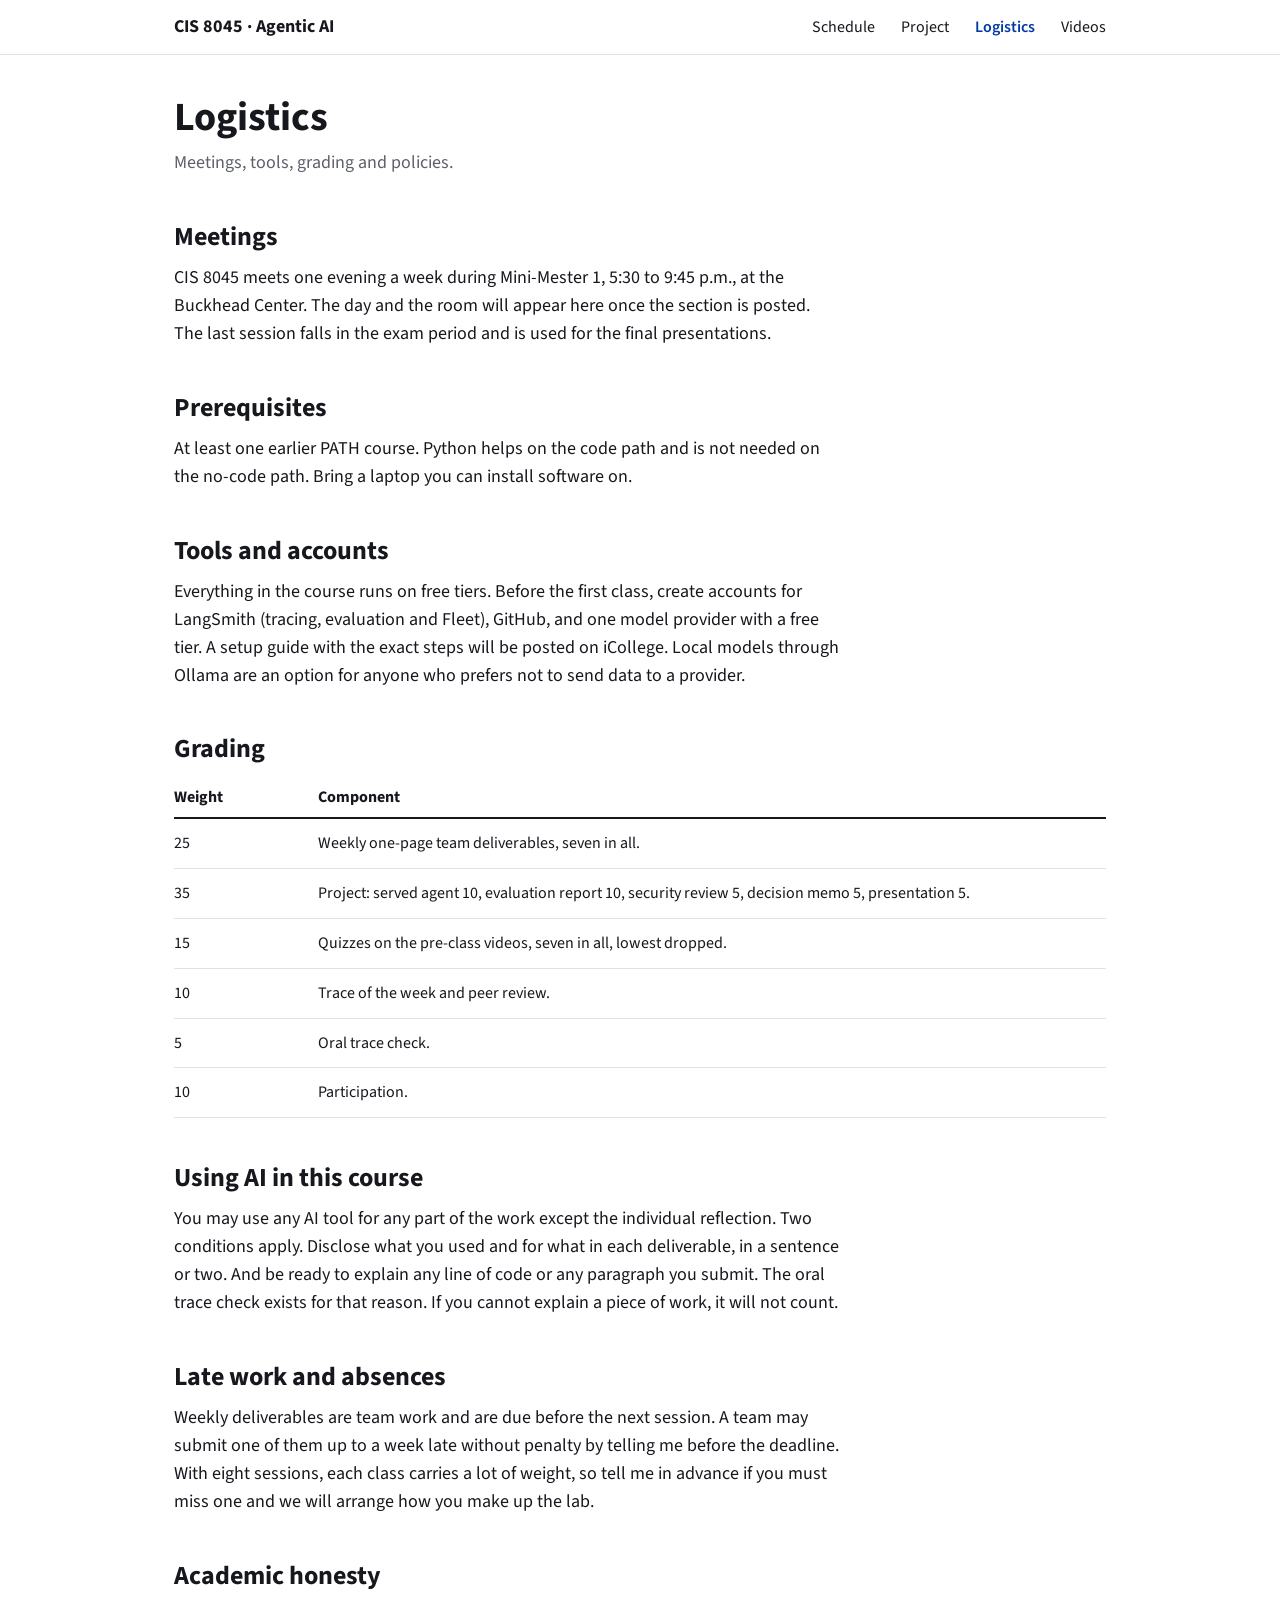
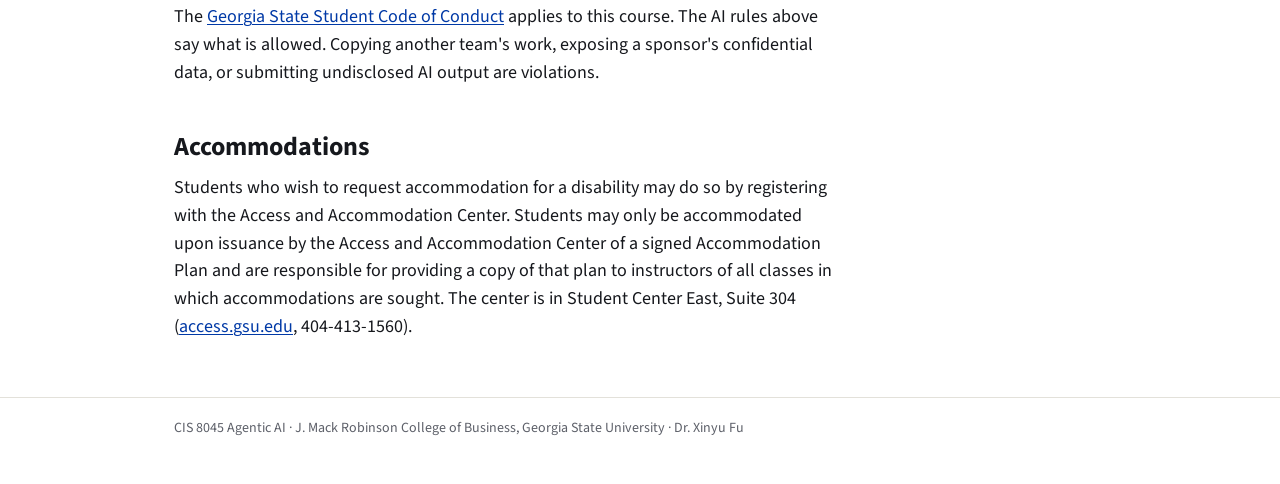
==== logistics.html @ e8a6ac90 "CIS 8045 Agentic AI course site: schedule, project, logistics, 21 pre-class videos" ====
<!doctype html>
<html lang="en">
<head>
<meta charset="utf-8">
<meta name="viewport" content="width=device-width, initial-scale=1">
<title>Logistics · CIS 8045</title>
<link rel="stylesheet" href="assets/site.css">
</head>
<body>
<nav class="top"><div class="wrap"><a class="brand" href="index.html">CIS 8045 · Agentic AI</a><a href="index.html#schedule">Schedule</a><a href="project.html">Project</a><a class="here" href="logistics.html">Logistics</a><a href="videos.html">Videos</a></div></nav>
<main class="wrap">
<h1>Logistics</h1>
<p class="meta">Meetings, tools, grading and policies.</p>

<h2>Meetings</h2>
<p>CIS 8045 meets one evening a week during Mini-Mester 1, 5:30 to 9:45 p.m., at the Buckhead Center. The day and the room will appear here once the section is posted. The last session falls in the exam period and is used for the final presentations.</p>

<h2>Prerequisites</h2>
<p>At least one earlier PATH course. Python helps on the code path and is not needed on the no-code path. Bring a laptop you can install software on.</p>

<h2>Tools and accounts</h2>
<p>Everything in the course runs on free tiers. Before the first class, create accounts for LangSmith (tracing, evaluation and Fleet), GitHub, and one model provider with a free tier. A setup guide with the exact steps will be posted on iCollege. Local models through Ollama are an option for anyone who prefers not to send data to a provider.</p>

<h2>Grading</h2>
<table class="plain">
<thead><tr><th>Weight</th><th>Component</th></tr></thead>
<tbody>
<tr><td>25</td><td>Weekly one-page team deliverables, seven in all.</td></tr>
<tr><td>35</td><td>Project: served agent 10, evaluation report 10, security review 5, decision memo 5, presentation 5.</td></tr>
<tr><td>15</td><td>Quizzes on the pre-class videos, seven in all, lowest dropped.</td></tr>
<tr><td>10</td><td>Trace of the week and peer review.</td></tr>
<tr><td>5</td><td>Oral trace check.</td></tr>
<tr><td>10</td><td>Participation.</td></tr>
</tbody>
</table>

<h2>Using AI in this course</h2>
<p>You may use any AI tool for any part of the work except the individual reflection. Two conditions apply. Disclose what you used and for what in each deliverable, in a sentence or two. And be ready to explain any line of code or any paragraph you submit. The oral trace check exists for that reason. If you cannot explain a piece of work, it will not count.</p>

<h2>Late work and absences</h2>
<p>Weekly deliverables are team work and are due before the next session. A team may submit one of them up to a week late without penalty by telling me before the deadline. With eight sessions, each class carries a lot of weight, so tell me in advance if you must miss one and we will arrange how you make up the lab.</p>

<h2>Academic honesty</h2>
<p>The <a href="https://codeofconduct.gsu.edu/">Georgia State Student Code of Conduct</a> applies to this course. The AI rules above say what is allowed. Copying another team's work, exposing a sponsor's confidential data, or submitting undisclosed AI output are violations.</p>

<h2>Accommodations</h2>
<p>Students who wish to request accommodation for a disability may do so by registering with the Access and Accommodation Center. Students may only be accommodated upon issuance by the Access and Accommodation Center of a signed Accommodation Plan and are responsible for providing a copy of that plan to instructors of all classes in which accommodations are sought. The center is in Student Center East, Suite 304 (<a href="https://access.gsu.edu/">access.gsu.edu</a>, 404-413-1560).</p>
</main>
<footer><div class="wrap">CIS 8045 Agentic AI · J. Mack Robinson College of Business, Georgia State University · Dr. Xinyu Fu</div></footer>
</body>
</html>
---- assets/site.css ----
@import url('https://fonts.googleapis.com/css2?family=Source+Sans+3:ital,wght@0,400;0,600;0,700;1,400&display=swap');
/* CIS 8045 site. Four text sizes: 14 (notes), 16 (tables, nav), 18 (body), headings. 14px is the floor. */
:root{--ink:#16181d;--muted:#5d6069;--line:#e3e1da;--blue:#0039a6;--fs-xs:14px;--fs-s:16px;--fs-m:18px;--max:980px}
*{box-sizing:border-box}
html{scroll-behavior:smooth}
body{margin:0;background:#fff;color:var(--ink);font-family:'Source Sans 3',-apple-system,BlinkMacSystemFont,'Segoe UI',sans-serif;font-size:var(--fs-m);line-height:1.55}
.wrap{max-width:var(--max);margin:0 auto;padding:0 24px}
nav.top{border-bottom:1px solid var(--line)}
nav.top .wrap{display:flex;align-items:center;flex-wrap:wrap;gap:8px 26px;min-height:54px;padding-top:10px;padding-bottom:10px}
nav.top a{color:var(--ink);text-decoration:none;font-size:var(--fs-s)}
nav.top a.brand{font-weight:700;font-size:var(--fs-m);margin-right:auto}
nav.top a.here{color:var(--blue);font-weight:600}
main{padding-bottom:24px}
h1{font-size:clamp(30px,4vw,40px);font-weight:700;line-height:1.15;margin:40px 0 8px}
.meta{color:var(--muted);margin:0 0 32px}
h2{font-size:26px;font-weight:700;line-height:1.2;margin:44px 0 12px}
h3{font-size:20px;font-weight:600;margin:28px 0 8px}
p,li,dd{max-width:74ch}
p{margin:0 0 14px}
ol,ul{margin:0 0 14px;padding-left:1.3em}
li{margin:0 0 6px}
a{color:var(--blue);text-decoration:underline;text-decoration-thickness:1px;text-underline-offset:2px}
a:hover{text-decoration-thickness:2px}
dl.how dt{font-weight:700;margin-top:14px}
dl.how dd{margin:4px 0 0}
table{border-collapse:collapse;width:100%;font-size:var(--fs-s);margin:12px 0 20px}
th{text-align:left;font-weight:700;border-bottom:2px solid var(--ink);padding:8px 10px 8px 0;vertical-align:bottom}
td{border-bottom:1px solid var(--line);padding:12px 10px 12px 0;vertical-align:top}
table.plain td:first-child,table.plain th:first-child{width:9em}
.sched td.wk{width:4.5em;color:var(--muted)}
.sched td.theme{font-weight:700;width:12em}
.sched td p{margin:0 0 6px;max-width:none}
video{display:block;width:100%;max-width:960px;aspect-ratio:16/9;background:#000;margin:8px 0 10px}
details{margin:0 0 22px;max-width:74ch}
summary{cursor:pointer;color:var(--blue);font-size:var(--fs-s)}
details p{font-size:var(--fs-s);margin:10px 0}
.soon{color:var(--muted);font-size:var(--fs-s);margin:0 0 18px}
footer{border-top:1px solid var(--line);margin-top:56px;padding:20px 0 44px;color:var(--muted);font-size:var(--fs-xs)}
@media (max-width:760px){
  nav.top a.brand{flex-basis:100%}
  nav.top .wrap{gap:6px 20px}
  .sched thead{display:none}
  .sched tr{display:block;border-bottom:1px solid var(--line);padding:14px 0}
  .sched td,.sched td.wk,.sched td.theme{display:block;border:0;padding:3px 0;width:auto}
  .sched td::before{content:attr(data-l);display:block;color:var(--muted);font-size:var(--fs-xs);font-weight:600}
  .sched td.wk{display:none}
  .sched td.theme::before{content:"Week " attr(data-w)}
}
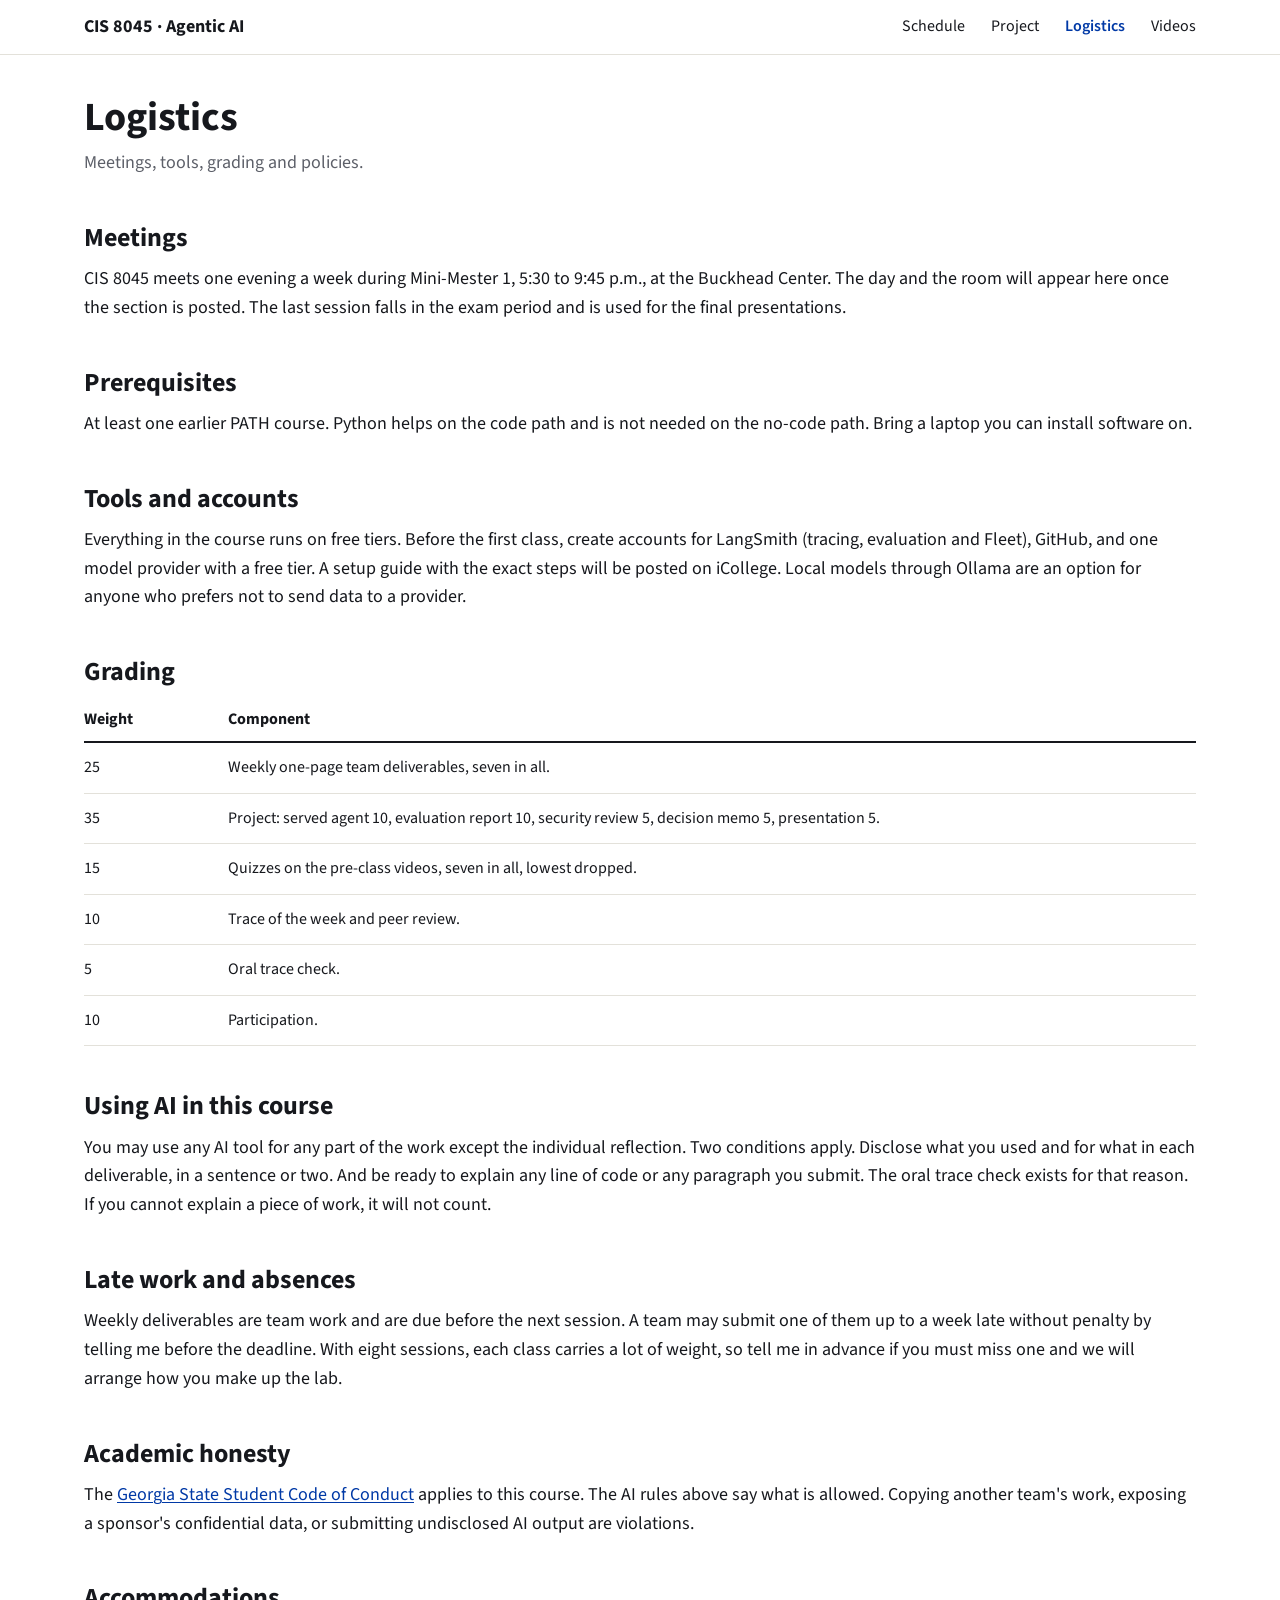
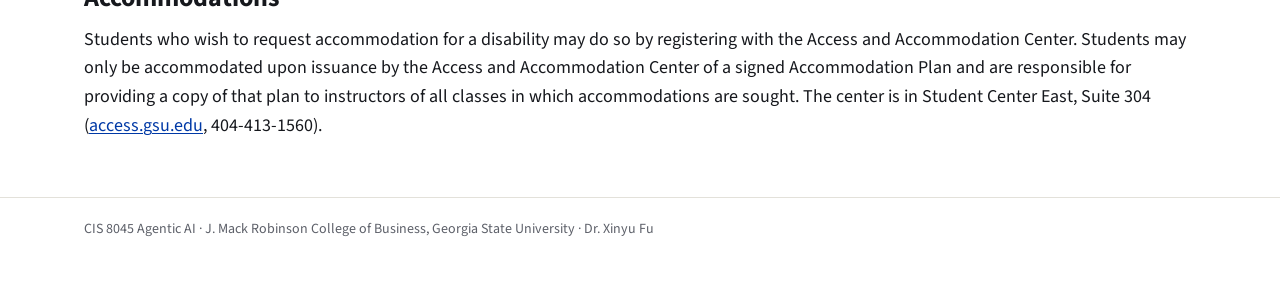
==== commit 7cddc1e2: "Link each pre-class video from the schedule and land anchor links on the heading The Before class co" ====
--- a/logistics.html
+++ b/logistics.html
@@ -5,6 +5,7 @@
 <meta name="viewport" content="width=device-width, initial-scale=1">
 <title>Logistics · CIS 8045</title>
 <link rel="stylesheet" href="assets/site.css">
+<script src="assets/anchor.js" defer></script>
 </head>
 <body>
 <nav class="top"><div class="wrap"><a class="brand" href="index.html">CIS 8045 · Agentic AI</a><a href="index.html#schedule">Schedule</a><a href="project.html">Project</a><a class="here" href="logistics.html">Logistics</a><a href="videos.html">Videos</a></div></nav>
@@ -12,16 +13,16 @@
 <h1>Logistics</h1>
 <p class="meta">Meetings, tools, grading and policies.</p>
 
-<h2>Meetings</h2>
+<h2 id="meetings">Meetings</h2>
 <p>CIS 8045 meets one evening a week during Mini-Mester 1, 5:30 to 9:45 p.m., at the Buckhead Center. The day and the room will appear here once the section is posted. The last session falls in the exam period and is used for the final presentations.</p>
 
-<h2>Prerequisites</h2>
+<h2 id="prerequisites">Prerequisites</h2>
 <p>At least one earlier PATH course. Python helps on the code path and is not needed on the no-code path. Bring a laptop you can install software on.</p>
 
-<h2>Tools and accounts</h2>
+<h2 id="tools">Tools and accounts</h2>
 <p>Everything in the course runs on free tiers. Before the first class, create accounts for LangSmith (tracing, evaluation and Fleet), GitHub, and one model provider with a free tier. A setup guide with the exact steps will be posted on iCollege. Local models through Ollama are an option for anyone who prefers not to send data to a provider.</p>
 
-<h2>Grading</h2>
+<h2 id="grading">Grading</h2>
 <table class="plain">
 <thead><tr><th>Weight</th><th>Component</th></tr></thead>
 <tbody>
@@ -34,16 +35,16 @@
 </tbody>
 </table>
 
-<h2>Using AI in this course</h2>
+<h2 id="ai">Using AI in this course</h2>
 <p>You may use any AI tool for any part of the work except the individual reflection. Two conditions apply. Disclose what you used and for what in each deliverable, in a sentence or two. And be ready to explain any line of code or any paragraph you submit. The oral trace check exists for that reason. If you cannot explain a piece of work, it will not count.</p>
 
-<h2>Late work and absences</h2>
+<h2 id="late">Late work and absences</h2>
 <p>Weekly deliverables are team work and are due before the next session. A team may submit one of them up to a week late without penalty by telling me before the deadline. With eight sessions, each class carries a lot of weight, so tell me in advance if you must miss one and we will arrange how you make up the lab.</p>
 
-<h2>Academic honesty</h2>
+<h2 id="honesty">Academic honesty</h2>
 <p>The <a href="https://codeofconduct.gsu.edu/">Georgia State Student Code of Conduct</a> applies to this course. The AI rules above say what is allowed. Copying another team's work, exposing a sponsor's confidential data, or submitting undisclosed AI output are violations.</p>
 
-<h2>Accommodations</h2>
+<h2 id="accommodations">Accommodations</h2>
 <p>Students who wish to request accommodation for a disability may do so by registering with the Access and Accommodation Center. Students may only be accommodated upon issuance by the Access and Accommodation Center of a signed Accommodation Plan and are responsible for providing a copy of that plan to instructors of all classes in which accommodations are sought. The center is in Student Center East, Suite 304 (<a href="https://access.gsu.edu/">access.gsu.edu</a>, 404-413-1560).</p>
 </main>
 <footer><div class="wrap">CIS 8045 Agentic AI · J. Mack Robinson College of Business, Georgia State University · Dr. Xinyu Fu</div></footer>
--- a/assets/site.css
+++ b/assets/site.css
@@ -1,9 +1,10 @@
 @import url('https://fonts.googleapis.com/css2?family=Source+Sans+3:ital,wght@0,400;0,600;0,700;1,400&display=swap');
-/* CIS 8045 site. Four text sizes: 14 (notes), 16 (tables, nav), 18 (body), headings. 14px is the floor. */
-:root{--ink:#16181d;--muted:#5d6069;--line:#e3e1da;--blue:#0039a6;--fs-xs:14px;--fs-s:16px;--fs-m:18px;--max:980px}
+/* CIS 8045 site. Four text sizes: 14 (notes), 16 (tables, nav), 18 (body), headings. 14px is the floor. One 1160px column, the same width as the CIS 4394 site; text, tables and figures all run the full column. */
+:root{--ink:#16181d;--muted:#5d6069;--line:#e3e1da;--blue:#0039a6;--fs-xs:14px;--fs-s:16px;--fs-m:18px;--max:1160px}
 *{box-sizing:border-box}
 html{scroll-behavior:smooth}
-body{margin:0;background:#fff;color:var(--ink);font-family:'Source Sans 3',-apple-system,BlinkMacSystemFont,'Segoe UI',sans-serif;font-size:var(--fs-m);line-height:1.55}
+h2[id],h3[id]{scroll-margin-top:16px}
+body{margin:0;background:#fff;color:var(--ink);font-family:'Source Sans 3',-apple-system,BlinkMacSystemFont,'Segoe UI',sans-serif;font-size:var(--fs-m);line-height:1.6}
 .wrap{max-width:var(--max);margin:0 auto;padding:0 24px}
 nav.top{border-bottom:1px solid var(--line)}
 nav.top .wrap{display:flex;align-items:center;flex-wrap:wrap;gap:8px 26px;min-height:54px;padding-top:10px;padding-bottom:10px}
@@ -15,7 +16,6 @@
 .meta{color:var(--muted);margin:0 0 32px}
 h2{font-size:26px;font-weight:700;line-height:1.2;margin:44px 0 12px}
 h3{font-size:20px;font-weight:600;margin:28px 0 8px}
-p,li,dd{max-width:74ch}
 p{margin:0 0 14px}
 ol,ul{margin:0 0 14px;padding-left:1.3em}
 li{margin:0 0 6px}
@@ -30,8 +30,8 @@
 .sched td.wk{width:4.5em;color:var(--muted)}
 .sched td.theme{font-weight:700;width:12em}
 .sched td p{margin:0 0 6px;max-width:none}
-video{display:block;width:100%;max-width:960px;aspect-ratio:16/9;background:#000;margin:8px 0 10px}
-details{margin:0 0 22px;max-width:74ch}
+video{display:block;width:100%;aspect-ratio:16/9;background:#000;margin:8px 0 10px}
+details{margin:0 0 22px}
 summary{cursor:pointer;color:var(--blue);font-size:var(--fs-s)}
 details p{font-size:var(--fs-s);margin:10px 0}
 .soon{color:var(--muted);font-size:var(--fs-s);margin:0 0 18px}
@@ -46,3 +46,15 @@
   .sched td.wk{display:none}
   .sched td.theme::before{content:"Week " attr(data-w)}
 }
+/* Session pages (week1.html to week8.html). Same four sizes; figures and the run-of-show table are the only additions. */
+figure{margin:18px 0 28px}
+figure img{display:block;width:100%;height:auto;border:1px solid var(--line)}
+figure svg{display:block;width:100%;height:auto}
+figcaption{font-size:var(--fs-xs);color:var(--muted);margin-top:8px}
+table.run td:first-child{width:6.5em;color:var(--muted);white-space:nowrap}
+table.run td{font-size:var(--fs-m)}
+.paths{display:grid;grid-template-columns:1fr 1fr;gap:8px 32px}
+.paths h3{margin-top:10px}
+.pager{display:flex;justify-content:space-between;gap:16px;border-top:1px solid var(--line);margin-top:48px;padding-top:16px;font-size:var(--fs-s)}
+.pager a:last-child{text-align:right}
+@media (max-width:760px){.paths{grid-template-columns:1fr}}
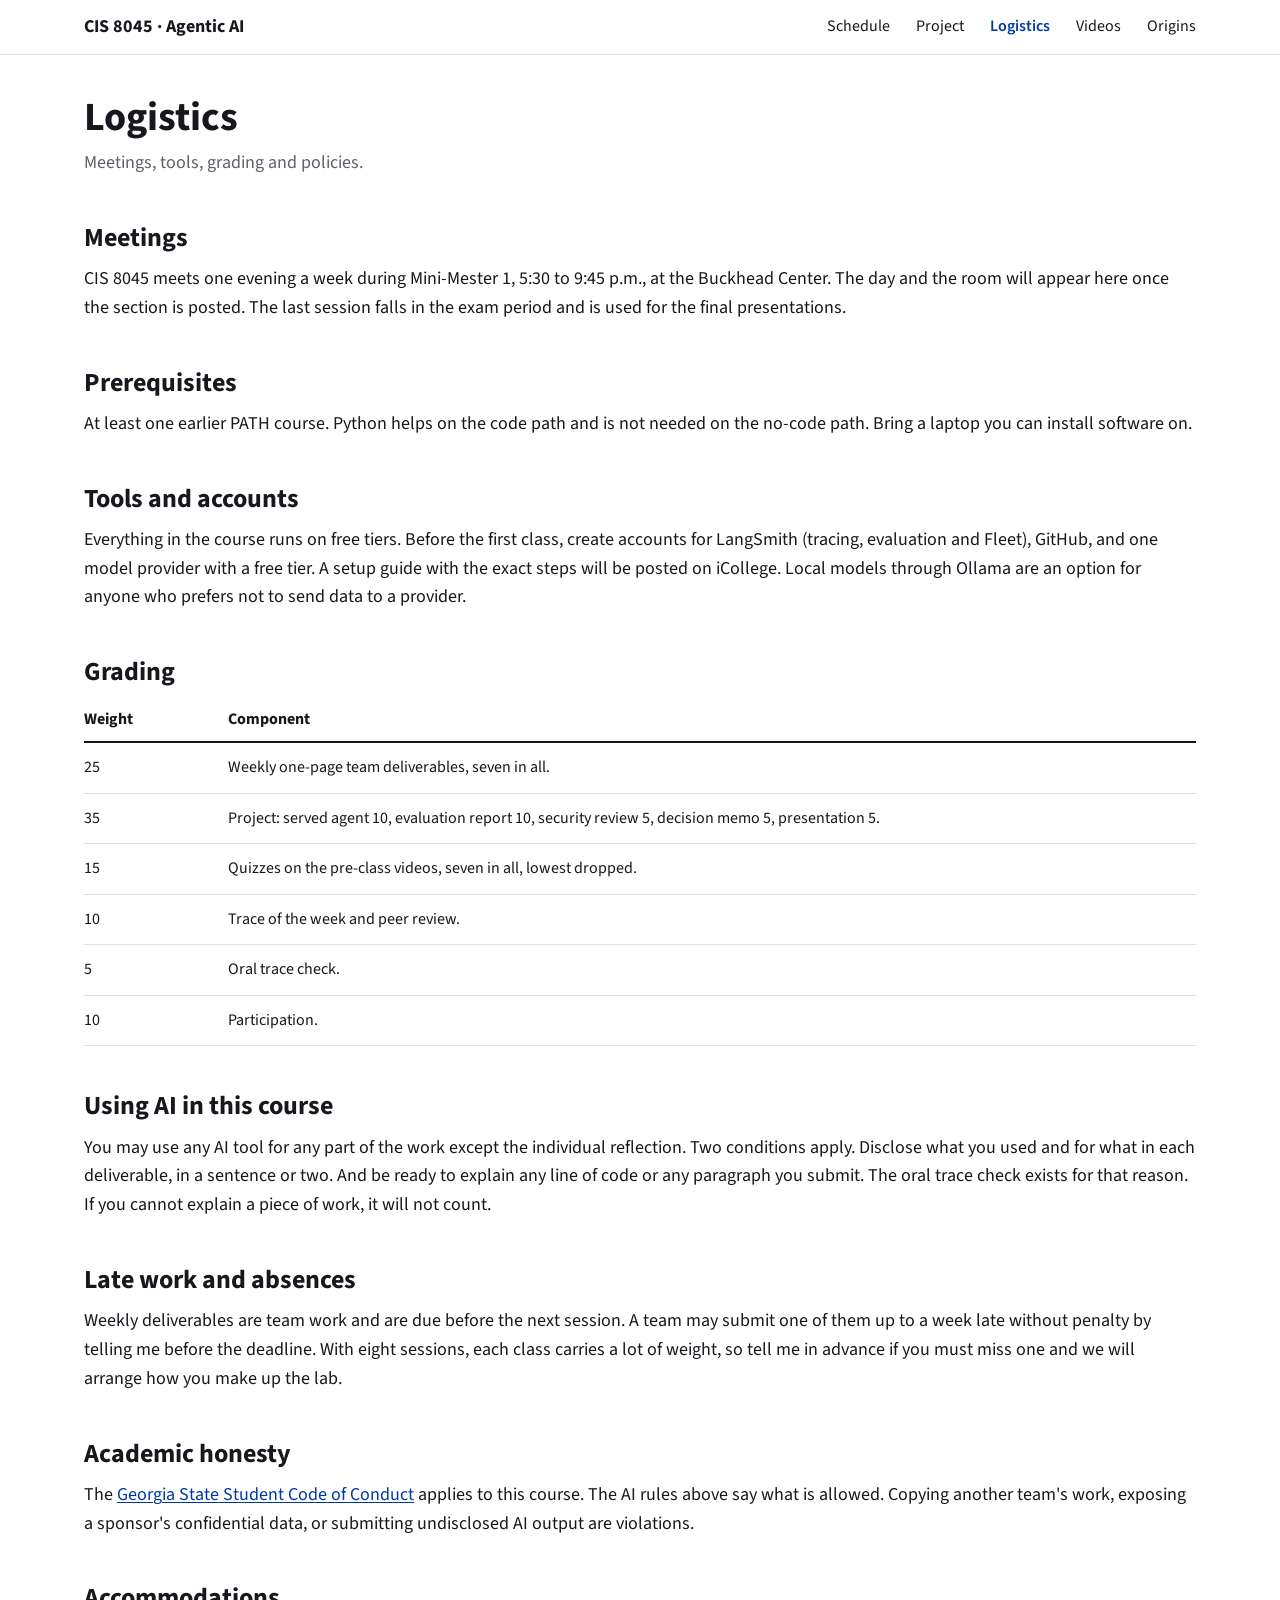
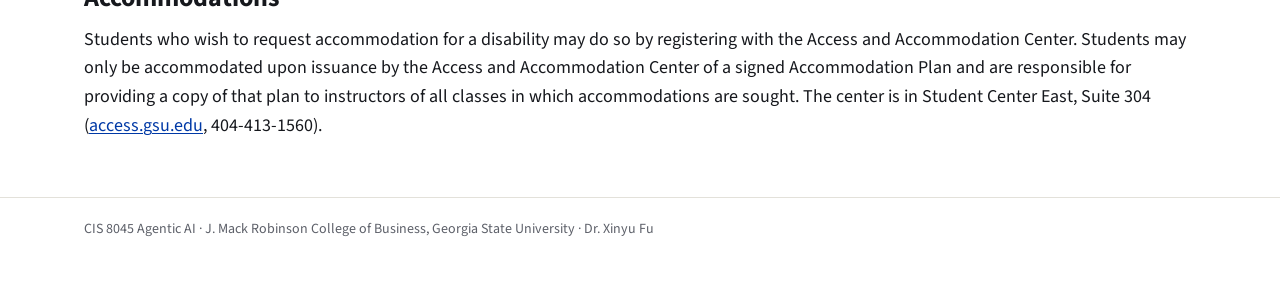
==== commit 6e4cf55b: "Add the Origins page on the history of the word agentic AI and link it from every page" ====
--- a/logistics.html
+++ b/logistics.html
@@ -8,7 +8,7 @@
 <script src="assets/anchor.js" defer></script>
 </head>
 <body>
-<nav class="top"><div class="wrap"><a class="brand" href="index.html">CIS 8045 · Agentic AI</a><a href="index.html#schedule">Schedule</a><a href="project.html">Project</a><a class="here" href="logistics.html">Logistics</a><a href="videos.html">Videos</a></div></nav>
+<nav class="top"><div class="wrap"><a class="brand" href="index.html">CIS 8045 · Agentic AI</a><a href="index.html#schedule">Schedule</a><a href="project.html">Project</a><a class="here" href="logistics.html">Logistics</a><a href="videos.html">Videos</a><a href="origins.html">Origins</a></div></nav>
 <main class="wrap">
 <h1>Logistics</h1>
 <p class="meta">Meetings, tools, grading and policies.</p>
--- a/assets/site.css
+++ b/assets/site.css
@@ -28,7 +28,14 @@
 td{border-bottom:1px solid var(--line);padding:12px 10px 12px 0;vertical-align:top}
 table.plain td:first-child,table.plain th:first-child{width:9em}
 .sched td.wk{width:4.5em;color:var(--muted)}
-.sched td.theme{font-weight:700;width:12em}
+.sched td.theme{width:31%}
+.sched td.theme>a{font-weight:700}
+.sched td:nth-child(3){width:22%}
+.sched td:nth-child(4){width:27%}
+.sched ul{margin:6px 0 0;padding-left:1.05em}
+.sched td>ul:first-child{margin-top:0}
+.sched li{margin:0 0 4px}
+.sched td.theme ul{margin-top:8px}
 .sched td p{margin:0 0 6px;max-width:none}
 video{display:block;width:100%;aspect-ratio:16/9;background:#000;margin:8px 0 10px}
 details{margin:0 0 22px}
@@ -42,6 +49,7 @@
   .sched thead{display:none}
   .sched tr{display:block;border-bottom:1px solid var(--line);padding:14px 0}
   .sched td,.sched td.wk,.sched td.theme{display:block;border:0;padding:3px 0;width:auto}
+  .sched td:nth-child(3),.sched td:nth-child(4){width:auto}
   .sched td::before{content:attr(data-l);display:block;color:var(--muted);font-size:var(--fs-xs);font-weight:600}
   .sched td.wk{display:none}
   .sched td.theme::before{content:"Week " attr(data-w)}
